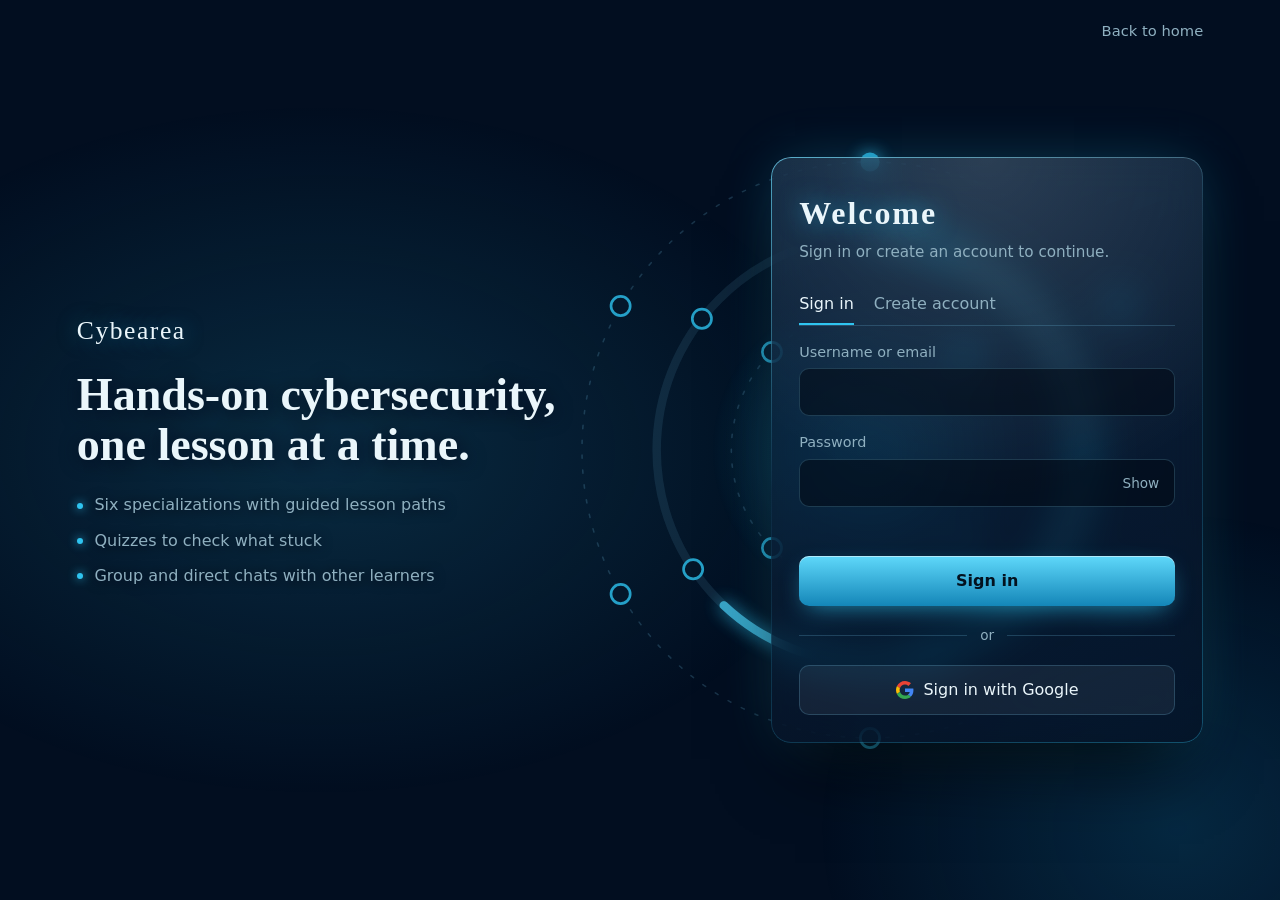
==== frontend/app.html @ f7b011a9 "good frontend" ====
<!DOCTYPE html>
<html lang="en">
<head>
  <meta charset="UTF-8">
  <meta name="viewport" content="width=device-width, initial-scale=1">
  <title>CYBEAREA</title>
  <link rel="stylesheet" href="css/app.css">
</head>
<body>
  <div class="shell">
    <aside class="side">
      <a class="brand" href="index.html">Valhalla</a>

      <button class="me navbtn" data-view="profile" type="button" aria-label="Profile">
        <span class="avatar" id="avatar">?</span>
        <span class="who"><strong id="me-name"></strong><small id="me-user"></small></span>
      </button>

      <nav class="nav" aria-label="Main">
        <button class="navbtn" data-view="assess" type="button" aria-label="Assessments">
          <svg viewBox="0 0 24 24" aria-hidden="true"><rect x="6" y="4" width="12" height="17" rx="2"/><path d="M9 4h6v3H9z"/><path d="M9 14l2 2 4-4"/></svg><span class="lb">Assessments</span>
        </button>
        <button class="navbtn" data-view="arena" type="button" aria-label="Arena">
          <svg viewBox="0 0 24 24" aria-hidden="true"><circle cx="12" cy="12" r="9"/><circle cx="12" cy="12" r="5"/><circle cx="12" cy="12" r="1"/></svg><span class="lb">Arena</span>
        </button>
        <div class="sep"></div>
        <button class="navbtn" data-view="chats" type="button" aria-label="Chats">
          <svg viewBox="0 0 24 24" aria-hidden="true"><path d="M21 12a8 8 0 0 1-11.6 7.1L4 20l1-4.6A8 8 0 1 1 21 12z"/></svg><span class="lb">Chats</span>
        </button>
        <button class="navbtn" data-view="quizzes" type="button" aria-label="Quizzes">
          <svg viewBox="0 0 24 24" aria-hidden="true"><circle cx="12" cy="12" r="9"/><path d="M9.5 9.5a2.5 2.5 0 1 1 3.5 2.3c-.7.4-1 .9-1 1.7"/><path d="M12 17h.01"/></svg><span class="lb">Quizzes</span>
        </button>
      </nav>

      <div class="spacer"></div>

      <button class="navbtn" id="logout" type="button" aria-label="Log out">
        <svg viewBox="0 0 24 24" aria-hidden="true"><path d="M9 21H5a2 2 0 0 1-2-2V5a2 2 0 0 1 2-2h4"/><path d="M16 17l5-5-5-5"/><path d="M21 12H9"/></svg><span class="lb">Log out</span>
      </button>
    </aside>

    <main id="view" class="content"></main>
  </div>

  <script src="js/data.js"></script>
  <script src="js/app.js"></script>
</body>
</html>
---- frontend/css/app.css ----
:root {
  --bg: #020e20;
  --panel: #06182c;
  --text: #eaf6fb;
  --muted: #8fb0c0;
  --accent: #2fc4f0;
  --accent-deep: #1486b8;
  --line: rgba(120, 200, 235, 0.2);
  --ok: #8fe0b0;
}

* { box-sizing: border-box; }

body {
  margin: 0;
  background: var(--bg);
  color: var(--text);
  font-family: system-ui, -apple-system, "Segoe UI", Roboto, sans-serif;
  line-height: 1.5;
}
body::before {
  content: "";
  position: fixed;
  inset: 0;
  z-index: -1;
  background:
    radial-gradient(ellipse 50% 40% at 72% 8%, rgba(47, 196, 240, 0.1), transparent 70%),
    radial-gradient(ellipse 40% 40% at 8% 100%, rgba(20, 134, 184, 0.14), transparent 70%);
}

button, input, textarea { font: inherit; }
button:focus-visible, a:focus-visible, input:focus-visible, textarea:focus-visible { outline: 2px solid var(--accent); outline-offset: 2px; }
[hidden] { display: none !important; }

/* ---------- shell + sidebar ---------- */
.shell { display: grid; grid-template-columns: 16rem 1fr; min-height: 100vh; }

.side {
  position: sticky;
  top: 0;
  height: 100vh;
  display: flex;
  flex-direction: column;
  gap: 0.35rem;
  padding: 1.5rem 1rem;
  background: linear-gradient(180deg, rgba(12, 36, 58, 0.7), rgba(4, 16, 32, 0.88));
  border-right: 1px solid var(--line);
  -webkit-backdrop-filter: blur(14px);
          backdrop-filter: blur(14px);
}
.brand {
  padding: 0 0.75rem 1.1rem;
  font-family: Georgia, "Times New Roman", serif;
  font-size: 1.75rem;
  letter-spacing: 0.06em;
  text-shadow: 0 0 20px rgba(47, 196, 240, 0.5);
}
.spacer { flex: 1; }

.navbtn {
  display: flex;
  align-items: center;
  gap: 0.75rem;
  width: 100%;
  padding: 0.7rem 0.75rem;
  background: none;
  border: 0;
  border-radius: 10px;
  color: var(--muted);
  text-align: left;
  cursor: pointer;
  transition: background 0.2s, color 0.2s;
}
.navbtn:hover { background: rgba(255, 255, 255, 0.06); color: var(--text); }
.navbtn.active { background: rgba(47, 196, 240, 0.14); color: var(--text); box-shadow: inset 3px 0 0 var(--accent); }
.navbtn svg { width: 20px; height: 20px; flex: none; fill: none; stroke: currentColor; stroke-width: 1.8; stroke-linecap: round; stroke-linejoin: round; }
.nav { display: flex; flex-direction: column; gap: 0.35rem; }

.me { margin-bottom: 0.75rem; padding: 0.6rem 0.75rem; border: 1px solid var(--line); background: rgba(255, 255, 255, 0.03); }
.avatar { width: 38px; height: 38px; flex: none; display: grid; place-items: center; border-radius: 50%; background: linear-gradient(160deg, #5fd8fa, var(--accent-deep)); color: #03121f; font-weight: 700; }
.who { display: flex; flex-direction: column; min-width: 0; line-height: 1.25; }
.who strong { color: var(--text); font-weight: 600; overflow: hidden; text-overflow: ellipsis; white-space: nowrap; }
.who small { color: var(--muted); overflow: hidden; text-overflow: ellipsis; white-space: nowrap; }

/* ---------- content ---------- */
.content { width: 100%; max-width: 80rem; padding: 2.25rem clamp(1.25rem, 4vw, 3.5rem) 3rem; }
h2 { margin: 0; font-family: Georgia, "Times New Roman", serif; font-size: 2.1rem; letter-spacing: 0.02em; }
.sub { margin: 0.3rem 0 1.5rem; color: var(--muted); }

.panel { padding: 1.75rem; border: 1px solid var(--line); border-radius: 18px; background: linear-gradient(160deg, rgba(20, 52, 78, 0.5), rgba(5, 18, 36, 0.7)); }
.narrow { max-width: 32rem; }
label { display: block; margin: 1rem 0 0.3rem; font-size: 0.9rem; color: var(--muted); }
input, textarea {
  width: 100%; padding: 0.7rem 0.85rem; color: var(--text);
  background: rgba(2, 10, 22, 0.6); border: 1px solid var(--line); border-radius: 10px;
}
input:focus, textarea:focus { outline: none; border-color: var(--accent); box-shadow: 0 0 0 3px rgba(47, 196, 240, 0.25); }
textarea { resize: vertical; }
.msg { min-height: 1.3em; margin: 0.8rem 0 0; font-size: 0.9rem; }
.msg.ok { color: var(--ok); }

.btn {
  padding: 0.75rem 1.4rem; border: 0; border-radius: 10px; cursor: pointer;
  background: linear-gradient(180deg, #5fd8fa, var(--accent-deep)); color: #03121f; font-weight: 700;
  box-shadow: 0 8px 24px -8px rgba(47, 196, 240, 0.7), 0 1px 0 rgba(255, 255, 255, 0.5) inset;
  transition: transform 0.15s, filter 0.15s;
}
.btn:hover:not(:disabled) { transform: translateY(-2px); }
.btn:disabled { cursor: not-allowed; opacity: 0.45; box-shadow: none; }
.btn.undo { background: rgba(255, 255, 255, 0.08); color: var(--text); box-shadow: none; border: 1px solid var(--line); }
.ghost { background: none; border: 0; padding: 0.5rem 0.25rem; color: var(--muted); text-decoration: underline; cursor: pointer; }
.ghost:hover:not(:disabled) { color: var(--text); }
.ghost:disabled { opacity: 0.35; cursor: default; text-decoration: none; }

/* ---------- specialization picker ---------- */
.specs { display: grid; grid-template-columns: repeat(auto-fill, minmax(15rem, 1fr)); gap: 1rem; margin-bottom: 1.75rem; }
.spec {
  position: relative; display: flex; flex-direction: column; gap: 0.4rem; padding: 1.25rem 1.2rem 1.1rem;
  text-align: left; color: var(--text); cursor: pointer;
  background: linear-gradient(160deg, rgba(20, 52, 78, 0.5), rgba(5, 18, 36, 0.7));
  border: 1px solid var(--line); border-radius: 16px; overflow: hidden;
  transition: transform 0.18s, border-color 0.18s, box-shadow 0.18s;
}
.spec::before { content: ""; position: absolute; left: 0; top: 0; bottom: 0; width: 4px; background: var(--acc); opacity: 0.7; }
.spec strong { font-family: Georgia, serif; font-size: 1.2rem; }
.spec span { color: var(--muted); font-size: 0.92rem; }
.spec em { margin-top: 0.3rem; font-style: normal; font-size: 0.85rem; color: var(--acc); }
.spec:hover { transform: translateY(-3px); border-color: var(--acc); }
.spec.on { border-color: var(--acc); box-shadow: 0 0 0 1px var(--acc), 0 12px 36px -14px var(--acc); background: linear-gradient(160deg, rgba(30, 70, 104, 0.6), rgba(6, 22, 42, 0.8)); }
.spec.on::after { content: ""; position: absolute; right: 1rem; top: 1rem; width: 12px; height: 7px; border-left: 2.5px solid var(--acc); border-bottom: 2.5px solid var(--acc); transform: rotate(-45deg); }

/* ---------- arena ---------- */
.chips { display: flex; flex-wrap: wrap; align-items: center; gap: 0.6rem; margin: 0.9rem 0 0.5rem; }
.chip {
  display: inline-flex; align-items: center; gap: 0.5rem; padding: 0.45rem 0.95rem; color: var(--muted);
  background: rgba(255, 255, 255, 0.04); border: 1px solid var(--line); border-radius: 999px; cursor: pointer;
  transition: color 0.2s, border-color 0.2s, background 0.2s;
}
.chip i { width: 9px; height: 9px; border-radius: 50%; background: var(--acc); }
.chip:hover { color: var(--text); }
.chip.on { color: var(--text); border-color: var(--acc); background: rgba(255, 255, 255, 0.09); }

.dash { margin-top: 1rem; display: grid; grid-template-columns: minmax(0, 1.4fr) minmax(18rem, 1fr); gap: 1.5rem; align-items: center; }
.ringwrap svg { display: block; width: 100%; height: auto; overflow: visible; }

.track { fill: none; stroke: rgba(120, 200, 235, 0.14); stroke-width: 10; }
.inner { fill: none; stroke: rgba(120, 200, 235, 0.2); stroke-width: 2; stroke-dasharray: 2 9; stroke-linecap: round; }
.arc { fill: none; stroke: url(#g); stroke-width: 10; stroke-linecap: round; filter: drop-shadow(0 0 8px var(--acc)); animation: draw 0.9s ease-out; }
@keyframes draw { from { stroke-dasharray: 0 var(--c); } }

.node { cursor: pointer; outline: none; }
.node .dot { fill: var(--panel); stroke: var(--acc); stroke-width: 2.5; transition: fill 0.2s, stroke-width 0.2s; }
.node .num { fill: var(--text); font-size: 17px; font-weight: 700; pointer-events: none; }
.node .tick { fill: none; stroke: #03121f; stroke-width: 3.5; stroke-linecap: round; stroke-linejoin: round; pointer-events: none; }
.node.done .dot { fill: var(--acc); }
.node .halo { fill: none; stroke: var(--acc); stroke-width: 2; opacity: 0; transform-box: fill-box; transform-origin: center; pointer-events: none; }
.node.next .halo { animation: pulse 2.4s ease-out infinite; }
@keyframes pulse { from { transform: scale(0.8); opacity: 0.9; } to { transform: scale(1.3); opacity: 0; } }
.node.sel .dot { stroke-width: 5; filter: drop-shadow(0 0 10px var(--acc)); }
.node:hover .dot { stroke-width: 4.5; }
.node:focus-visible .dot { stroke: #fff; }
.node .lbl { fill: var(--muted); font-size: 16px; transition: fill 0.2s; }
.node:hover .lbl, .node.sel .lbl { fill: var(--text); }

.pct { fill: var(--text); font: 700 64px Georgia, "Times New Roman", serif; text-anchor: middle; }
.cname { fill: var(--text); font-size: 20px; text-anchor: middle; }
.csub { fill: var(--muted); font-size: 15px; text-anchor: middle; }

.lesson {
  padding: 1.6rem; border: 1px solid var(--line); border-radius: 18px;
  background: linear-gradient(160deg, rgba(20, 52, 78, 0.55), rgba(5, 18, 36, 0.75));
  box-shadow: inset 4px 0 0 var(--acc), 0 24px 50px -28px rgba(0, 0, 0, 0.8);
}
.lesson .kicker { margin: 0; font-size: 0.85rem; color: var(--acc); }
.lesson h3 { margin: 0.2rem 0 0.4rem; font-family: Georgia, serif; font-size: 1.6rem; }
.lesson p { margin: 0; color: var(--muted); }
.lesson .time { margin-top: 0.4rem; font-size: 0.88rem; }
.links { list-style: none; margin: 1.2rem 0 1.3rem; padding: 0; display: grid; gap: 0.6rem; }
.links a {
  display: flex; align-items: center; gap: 0.75rem; padding: 0.7rem 0.9rem; color: var(--text); text-decoration: none;
  background: rgba(255, 255, 255, 0.04); border: 1px solid var(--line); border-radius: 10px;
  transition: border-color 0.2s, transform 0.2s, background 0.2s;
}
.links a:hover { border-color: var(--acc); background: rgba(255, 255, 255, 0.08); transform: translateX(4px); }
.tag { min-width: 4.6rem; padding: 0.1rem 0.55rem; text-align: center; font-size: 0.78rem; color: var(--acc); background: rgba(255, 255, 255, 0.07); border-radius: 999px; }
.lesson .row { display: flex; align-items: center; justify-content: space-between; gap: 0.75rem; }

/* ---------- assessments ---------- */
.acards { display: grid; grid-template-columns: repeat(auto-fill, minmax(18rem, 1fr)); gap: 1rem; }
.acard {
  display: flex; flex-direction: column; justify-content: space-between; gap: 1.2rem; padding: 1.4rem;
  border: 1px solid var(--line); border-radius: 16px; box-shadow: inset 4px 0 0 var(--acc);
  background: linear-gradient(160deg, rgba(20, 52, 78, 0.5), rgba(5, 18, 36, 0.7));
}
.acard h3 { margin: 0; font-family: Georgia, serif; font-size: 1.25rem; }
.acard p { margin: 0.2rem 0 0.7rem; color: var(--muted); font-size: 0.92rem; }
.bar { height: 8px; border-radius: 999px; background: rgba(255, 255, 255, 0.08); overflow: hidden; }
.bar i { display: block; height: 100%; border-radius: inherit; background: var(--acc); }

/* ---------- small screens ---------- */
@media (max-width: 56rem) {
  .shell { grid-template-columns: 1fr; }
  .side { position: sticky; z-index: 5; height: auto; flex-direction: row; align-items: center; gap: 0.1rem; padding: 0.5rem; overflow-x: auto; border-right: 0; border-bottom: 1px solid var(--line); }
  .brand, .who { display: none; }
  .me { margin: 0; padding: 0.4rem; border: 0; background: none; width: auto; }
  .nav { flex-direction: row; }
  .navbtn { width: auto; gap: 0.4rem; padding: 0.5rem 0.55rem; font-size: 0.85rem; white-space: nowrap; }
  .navbtn svg { width: 18px; height: 18px; }
  .spacer { display: none; }
  .dash { grid-template-columns: 1fr; }
  .node .lbl { display: none; }
  .pct { font-size: 56px; }
}

@media (prefers-reduced-motion: reduce) {
  .arc, .node.next .halo { animation: none; }
  .spec:hover, .links a:hover, .btn:hover:not(:disabled) { transform: none; }
}

/* ---------- sidebar divider ---------- */
.sep { height: 1px; margin: 0.5rem 0.5rem; background: var(--line); }

/* ---------- chats ---------- */
.chat { display: grid; grid-template-columns: 15rem 1fr; gap: 1rem; height: min(36rem, calc(100vh - 13rem)); min-height: 24rem; }
.tlist { overflow: auto; padding: 0.75rem; border: 1px solid var(--line); border-radius: 16px; background: rgba(255, 255, 255, 0.03); }
.gh { margin: 0.7rem 0.5rem 0.35rem; font-size: 0.85rem; color: var(--muted); }
.gh:first-child { margin-top: 0.2rem; }
.titem { display: flex; align-items: center; gap: 0.6rem; width: 100%; padding: 0.55rem 0.6rem; background: none; border: 0; border-radius: 10px; color: var(--muted); text-align: left; cursor: pointer; transition: background 0.2s, color 0.2s; }
.titem i { width: 9px; height: 9px; flex: none; border-radius: 50%; background: var(--acc); }
.titem span { overflow: hidden; text-overflow: ellipsis; white-space: nowrap; }
.titem:hover { background: rgba(255, 255, 255, 0.06); color: var(--text); }
.titem.on { background: rgba(47, 196, 240, 0.14); color: var(--text); }
.empty { margin: 0.4rem 0.5rem; color: var(--muted); font-size: 0.9rem; }
.thread { display: flex; flex-direction: column; min-width: 0; overflow: hidden; border: 1px solid var(--line); border-radius: 16px; background: linear-gradient(160deg, rgba(20, 52, 78, 0.45), rgba(5, 18, 36, 0.7)); }
.thread header { display: flex; align-items: baseline; gap: 0.75rem; padding: 0.9rem 1.1rem; border-bottom: 1px solid var(--line); }
.thread header small { color: var(--muted); }
.msgs { flex: 1; display: flex; flex-direction: column; gap: 0.6rem; padding: 1rem 1.1rem; overflow: auto; }
.msg-row { display: flex; }
.msg-row.me { justify-content: flex-end; }
.bubble { max-width: 75%; padding: 0.55rem 0.8rem; border-radius: 14px; background: rgba(255, 255, 255, 0.07); }
.me .bubble { background: rgba(47, 196, 240, 0.2); }
.bubble b { font-size: 0.8rem; color: var(--accent); }
.bubble p { margin: 0; overflow-wrap: anywhere; }
.bubble time { font-size: 0.72rem; color: var(--muted); }
#cf { display: flex; gap: 0.6rem; padding: 0.8rem; border-top: 1px solid var(--line); }

/* ---------- quiz ---------- */
.kicker { margin: 0; font-size: 0.85rem; color: var(--acc); }
.qcard { max-width: 40rem; padding: 1.75rem; border: 1px solid var(--line); border-radius: 18px; background: linear-gradient(160deg, rgba(20, 52, 78, 0.55), rgba(5, 18, 36, 0.75)); box-shadow: inset 4px 0 0 var(--acc); }
.qcard .bar { margin-bottom: 1.1rem; }
.qcard h3 { margin: 0.3rem 0 1.2rem; font-family: Georgia, serif; font-size: 1.4rem; }
.opts { display: grid; gap: 0.6rem; }
.opt { padding: 0.8rem 1rem; text-align: left; color: var(--text); background: rgba(255, 255, 255, 0.04); border: 1px solid var(--line); border-radius: 10px; cursor: pointer; transition: border-color 0.2s; }
.opt:hover:not(:disabled) { border-color: var(--acc); }
.opt:disabled { cursor: default; }
.opt.right { border-color: var(--ok); background: rgba(143, 224, 176, 0.12); }
.opt.wrong { border-color: #ff9b8a; background: rgba(255, 155, 138, 0.12); }
.why { margin: 1rem 0; color: var(--muted); }
.score { margin: 0.2rem 0; font: 700 3.4rem Georgia, serif; }
.row2 { display: flex; align-items: center; gap: 1.25rem; }

/* ---------- phone: icon-only nav, stacked chat ---------- */
@media (max-width: 56rem) {
  .navbtn .lb { display: none; }
  .navbtn.active .lb { display: inline; }
  .sep { display: none; }
  .chat { grid-template-columns: 1fr; height: auto; }
  .tlist { max-height: 11rem; }
  .thread { height: 26rem; }
}
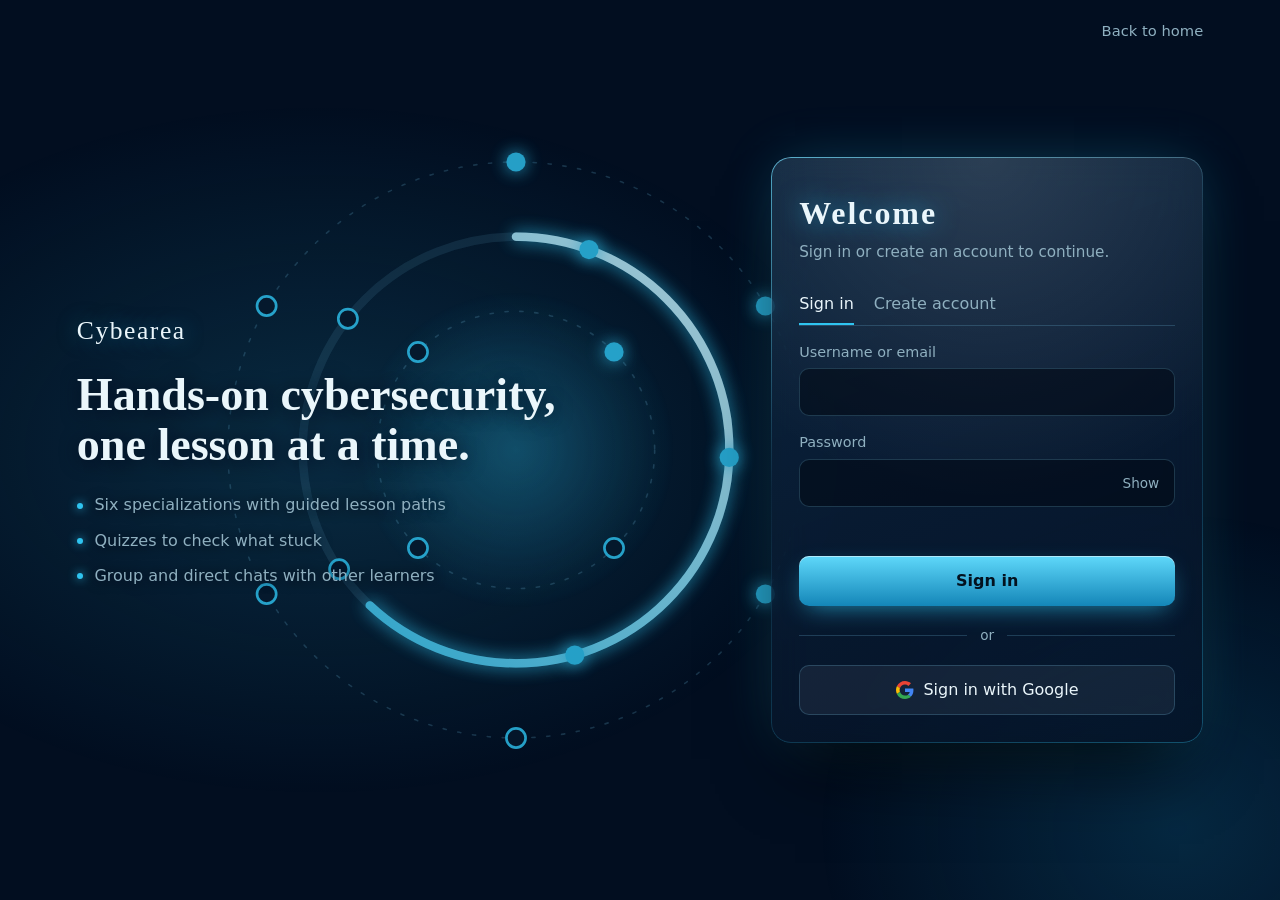
==== commit 3aa22799: "almost done with agreat frontend but still having issues connecting frontend and backend" ====
--- a/frontend/app.html
+++ b/frontend/app.html
@@ -3,13 +3,13 @@
 <head>
   <meta charset="UTF-8">
   <meta name="viewport" content="width=device-width, initial-scale=1">
-  <title>CYBEAREA</title>
+  <title>Cybearea</title>
   <link rel="stylesheet" href="css/app.css">
 </head>
 <body>
   <div class="shell">
     <aside class="side">
-      <a class="brand" href="index.html">Valhalla</a>
+      <a class="brand" href="index.html">Cybearea</a>
 
       <button class="me navbtn" data-view="profile" type="button" aria-label="Profile">
         <span class="avatar" id="avatar">?</span>
@@ -34,6 +34,10 @@
 
       <div class="spacer"></div>
 
+      <a class="navbtn" id="admin-link" href="admin/" hidden aria-label="Admin panel">
+        <svg viewBox="0 0 24 24" aria-hidden="true"><path d="M12 3l8 3v6c0 5-3.5 8-8 9-4.5-1-8-4-8-9V6z"/><path d="M9 12l2 2 4-4"/></svg><span class="lb">Admin</span>
+      </a>
+
       <button class="navbtn" id="logout" type="button" aria-label="Log out">
         <svg viewBox="0 0 24 24" aria-hidden="true"><path d="M9 21H5a2 2 0 0 1-2-2V5a2 2 0 0 1 2-2h4"/><path d="M16 17l5-5-5-5"/><path d="M21 12H9"/></svg><span class="lb">Log out</span>
       </button>
@@ -43,6 +47,7 @@
   </div>
 
   <script src="js/data.js"></script>
+  <script src="js/shared.js"></script>
   <script src="js/app.js"></script>
 </body>
 </html>
--- a/frontend/css/app.css
+++ b/frontend/css/app.css
@@ -49,6 +49,9 @@
           backdrop-filter: blur(14px);
 }
 .brand {
+  display: block;
+  color: var(--text);
+  text-decoration: none;
   padding: 0 0.75rem 1.1rem;
   font-family: Georgia, "Times New Roman", serif;
   font-size: 1.75rem;
